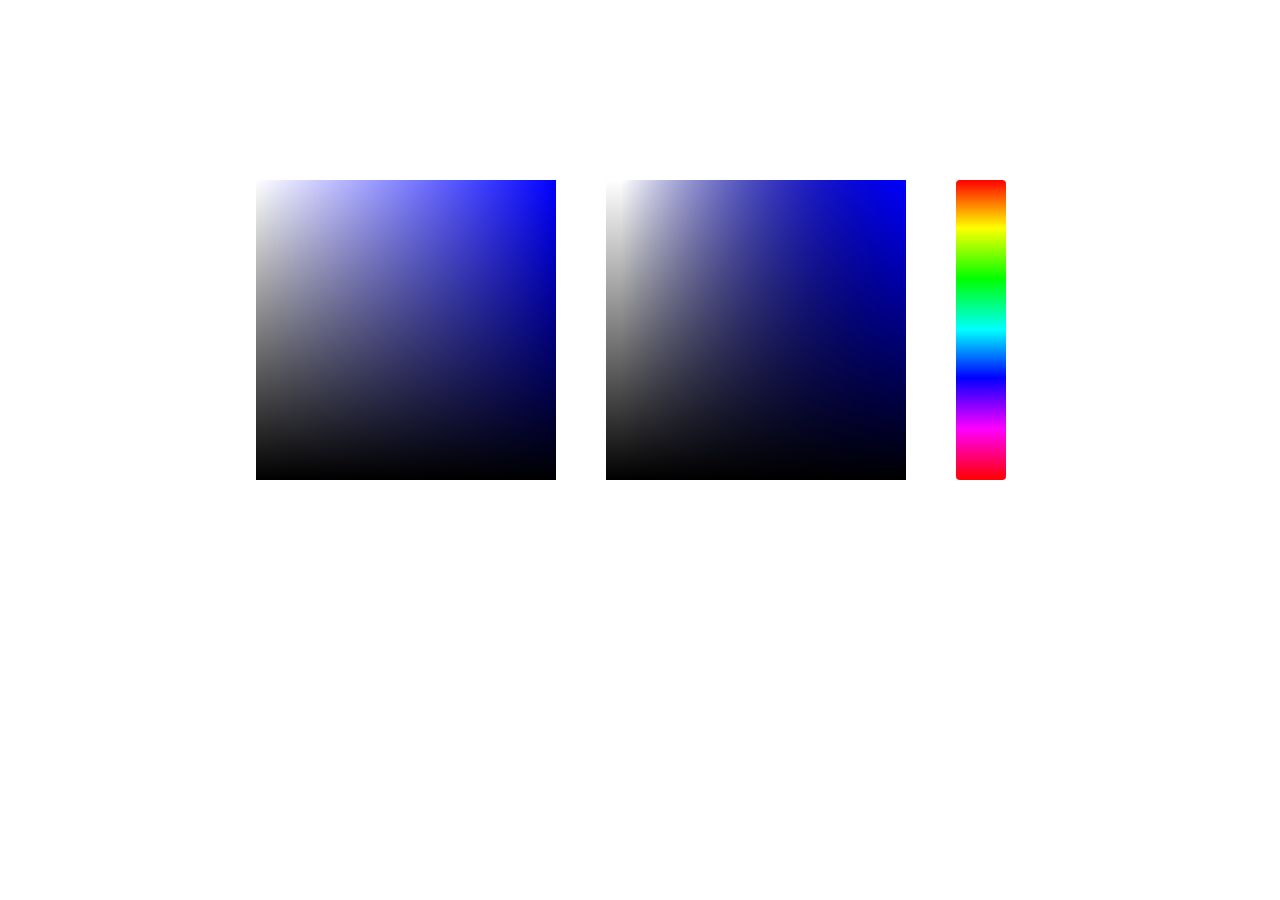
==== colorpicker.html @ 70595e37 "Created colorpicker" ====
<!DOCTYPE html>
<html>

<head>
    <meta charset="UTF-8" />
    <title>Whiteboard boys</title>
    <link href="css/style.css" rel="stylesheet" />
    <style>
        #test2 {
            background: blue;
        }

        #test,
        #test2 {
            position: absolute;
            top: 20%;
            left: 20%;
            width: 300px;
            height: 300px;
        }

        #canvas {
            position: absolute;
            top: 20%;
            left: calc(20% + 300px + 50px);
        }

        #gradient-bar {
            height: 300px;
            width: 50px;
            top: 20%;
            left: calc(20% + 700px);
            position: absolute;
            border-radius: 4px;
            /* background-image: linear-gradient(to bottom, rgb(255, 0, 0) 0%, rgb(255, 255, 0) 20%, rgb(0, 255, 0) 40%, rgb(0, 255, 255) 60%, rgb(0, 0, 255) 80%, rgb(255, 0, 255) 100%) */
            background-image: linear-gradient(to bottom, rgb(255, 0, 0) 0%, rgb(255, 255, 0) 16%, rgb(0, 255, 0) 33%, rgb(0, 255, 255) 50%, rgb(0, 0, 255) 66%, rgb(255, 0, 255) 83%, rgb(255, 0, 0) 100%)
        }

        #test {

            background-image:
                /* linear-gradient(to top, red, red), */
                linear-gradient(to bottom, transparent 0%, #000 100%),
                linear-gradient(to right, #fff 0%, transparent 100%);
        }
    </style>
</head>

<body>
    <div id="test2"></div>
    <div id="test"></div>

    <canvas height="300" width="300" id="canvas"></canvas>
    <div id="gradient-bar"></div>
    <script>

        let body = document.getElementsByTagName("body")[0];
        let gradientBarY = 300;
        //should be the width of the canvas
        let colorOffset = (255 / 300);

        //console.log(getRGB(gradientBarY));

        let canvas = document.getElementById("canvas");
        let ctx = canvas.getContext("2d");

        //update the canvas' background based on the gradient
        document.getElementById("gradient-bar").onmousemove = (e) => {
            if (e.buttons == 1) {

                //firefox still uses layerY, the new browsers switched to offsetY
                let y = (e.layerY ? e.layerY : e.offsetY);
                setBackground(getRGB(y));
            }
        };

        //get the rgb value if someone moves over it
        document.getElementById("canvas").onmousemove = (e) => {
            if (e.buttons == 1) {
                let x, y;

                if (e.offsetY) {
                    y = e.offsetY;
                    x = e.offsetX;
                } else if (e.layerY) {
                    y = e.layerY;
                    x = e.layerX;
                }

                let pixel = ctx.getImageData(x, y, 1, 1).data;
                body.style.background = (`rgb(${pixel[0]}, ${pixel[1]}, ${pixel[2]})`);

            }
        }


        //from left to right
        let whiteGradient = ctx.createLinearGradient(0, 0, 300, 0);

        whiteGradient.addColorStop(0, "#fff");
        whiteGradient.addColorStop(0.05, "#fff");
        whiteGradient.addColorStop(1, "transparent");


        //from bottom to top
        let blackGradient = ctx.createLinearGradient(0, 300, 0, 0);
        blackGradient.addColorStop(0, "#000");
        blackGradient.addColorStop(1, "transparent");

        setBackground("blue");

        //set the background color to the specified color
        function setBackground(color) {

            //clear canvas
            fillCanvas("#000");

            fillCanvas(color);
            fillCanvas(whiteGradient);
            fillCanvas(blackGradient);

        }

        //fill the entire canvas with a specific style
        function fillCanvas(fillStyle) {
            ctx.fillStyle = fillStyle;
            ctx.fillRect(0, 0, canvas.width, canvas.height);
        }

        /* SINE AND SQUARE WAVE COMBINED */
        //getr the RGB value from a specific value on the slider
        function getRGB(y) {
            //normalize the result and times the x limit (The limit of the x value of the cosine function)
            //I stuck with 6 because it's easiest to calculate
            let x = ((y * colorOffset) / 255) * 6;
            let leftHalfOfEquation = .75 * (.66666 * Math.PI * x);

            //calculate the sine for blue and green
            let blueSine = (x < 2 ? 0 : calculateCosine(leftHalfOfEquation, 2));
            let greenSine = (x > 4 ? 0 : 2 * calculateCosine(leftHalfOfEquation));
            let redSine;

            //red has the sine of blue until 2, between 2 and 4 nothing, then it has the sine of green
            //as illustrated in my beautiful picture (/img/rgb.psd)
            if (x < 2) {
                redSine = calculateCosine(leftHalfOfEquation, 2);
            } else if (x >= 2 && x <= 4) {
                redSine = 0;
            } else if (x > 4) {
                redSine = calculateCosine(leftHalfOfEquation);
            }

            //cap the result between 0 and 1
            redSine = Math.min(redSine, 1);
            greenSine = Math.min(greenSine, 1);
            blueSine = Math.min(blueSine, 1);

            //multiple the value by the limit of RGB (255)
            return `rgb(${redSine * 255}, ${greenSine * 255}, ${blueSine * 255})`;
        }

        function calculateCosine(leftHalf, piMultiply = 1) {
            return 2 * Math.cos(leftHalf + piMultiply * Math.PI) + 2;
        }

        /*


        ------=========== SINE ===========-----------


        function getRGB(y) {
            //normalize y postiion
            let x = ((y * colorOffset) / 255) * 3;
            console.log(x);

            // let red = (x > 1 && x < 2 ? 0 : ((Math.cos(2.1 * x) + 1) / 2));
            let red = ((Math.cos(2.1 * x) + 1) / 2);
            let green = (x < 0.5 || x > 2 ? 0 : ((Math.cos(4.2 * x + 1) + 1) / 2));
            let blue = (x < 1 || x > 2.5 ? 0 : ((Math.cos(4.2 * x - 1.1) + 1) / 2));

            return `rgb(${ red * 255}, ${ green * 255}, ${ blue * 255})`;
        }

        let count = 0;
        setInterval(function () {
            let rgb = getRGB(count++);
            //console.log(rgb);
            setBackground(rgb);

            if (count > 300) {
                count = 0;
            }
        }, 100);*/

    </script>

    <!-- <canvas ssheight="800" width="800" id="test"></canvas> -->

    <!-- <script>
        let canvasElement = document.getElementById("test");
        let ctx = canvasElement.getContext("2d");
        canvasElement.onclick = (e) => {
            let x = e.pageX;
            let y = e.pageY;

            ctx.fillRect(x, y, 20, 20);
        }

    </script> -->

</body>

</html>
---- css/style.css ----
body, html {
    margin: 0;
    padding: 0;
}

canvas {
    display: block;
}
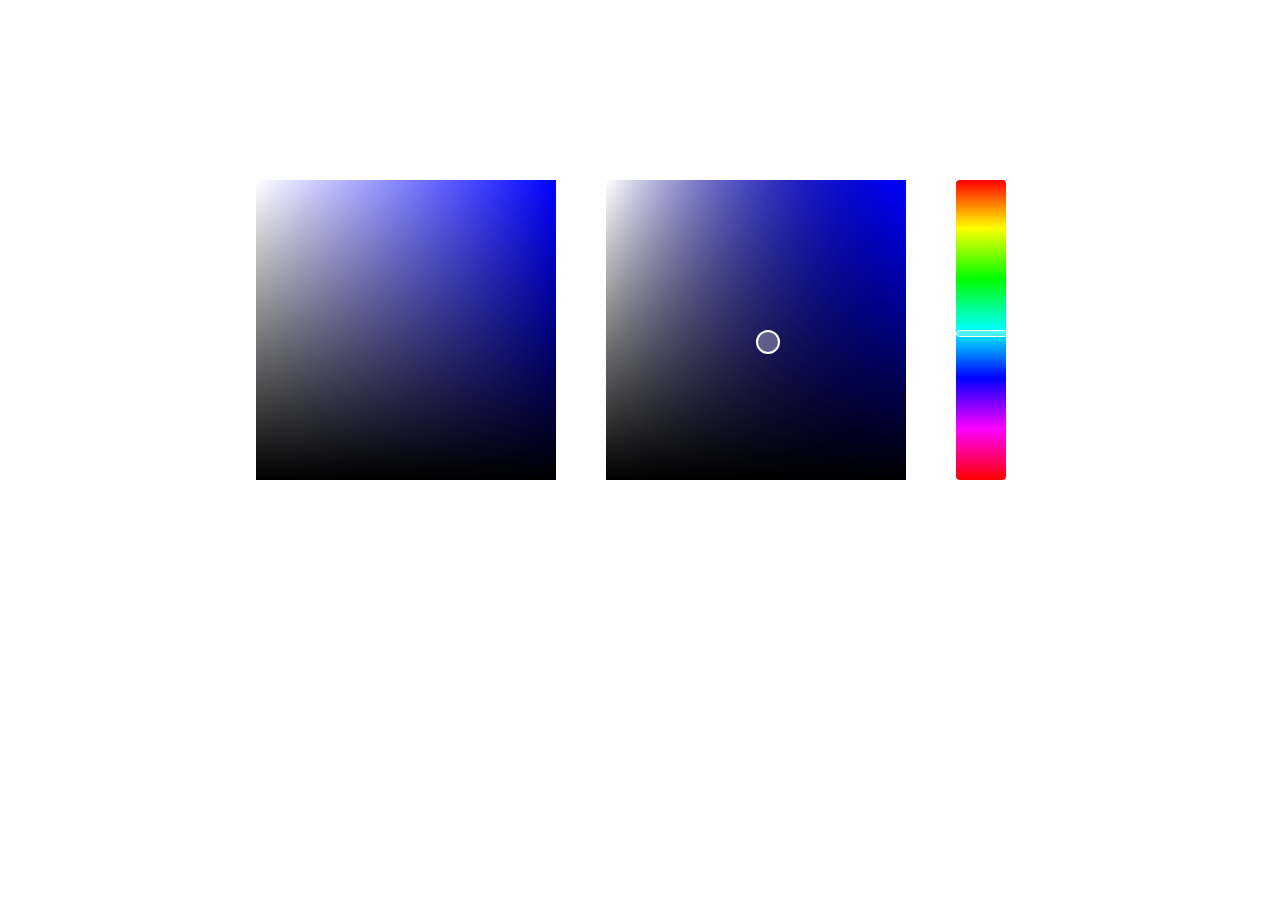
==== commit 09edec91: "Update colorpicker.html" ====
--- a/colorpicker.html
+++ b/colorpicker.html
@@ -19,12 +19,6 @@
             height: 300px;
         }
 
-        #canvas {
-            position: absolute;
-            top: 20%;
-            left: calc(20% + 300px + 50px);
-        }
-
         #gradient-bar {
             height: 300px;
             width: 50px;
@@ -43,6 +37,45 @@
                 linear-gradient(to bottom, transparent 0%, #000 100%),
                 linear-gradient(to right, #fff 0%, transparent 100%);
         }
+
+        .canvas-wrapper {
+            position: absolute;
+            height: 300px;
+            width: 300px;
+            top: 20%;
+            left: calc(20% + 300px + 50px);
+        }
+
+        .color-bubble {
+            left: 50%;
+            top: 50%;
+            position: absolute;
+            height: 20px;
+            width: 20px;
+            background: rgba(255, 255, 255, 0.3);
+            border: 2px solid white;
+            border-radius: 20px;
+            /* transition: all .05s linear; */
+            z-index: 2;
+        }
+
+        .gradient-indicator {
+            position: absolute;
+            border: 1px solid white;
+            background: rgba(255, 255, 255, 0.3);
+            border-radius: 5px;
+            height: 5px;
+            width: 100%;
+            left: 0%;
+            top: 50%;
+        }
+
+        #canvas {
+            position: relative;
+            top: 0;
+            left: 0;
+            z-index: 1;
+        }
     </style>
 </head>
 
@@ -50,8 +83,14 @@
     <div id="test2"></div>
     <div id="test"></div>
 
-    <canvas height="300" width="300" id="canvas"></canvas>
-    <div id="gradient-bar"></div>
+    <div class="canvas-wrapper">
+        <div class="color-bubble"></div>
+        <canvas height="300" width="300" id="canvas"></canvas>
+    </div>
+
+    <div id="gradient-bar">
+        <div class="gradient-indicator"></div>
+    </div>
     <script>
 
         let body = document.getElementsByTagName("body")[0];
@@ -62,18 +101,71 @@
         //console.log(getRGB(gradientBarY));
 
         let canvas = document.getElementById("canvas");
+        let bubble = document.getElementsByClassName("color-bubble")[0];
         let ctx = canvas.getContext("2d");
+        let canvasBounds = canvas.getBoundingClientRect();
 
         //update the canvas' background based on the gradient
-        document.getElementById("gradient-bar").onmousemove = (e) => {
-            if (e.buttons == 1) {
-
-                //firefox still uses layerY, the new browsers switched to offsetY
-                let y = (e.layerY ? e.layerY : e.offsetY);
-                setBackground(getRGB(y));
-            }
-        };
-
+        document.querySelectorAll("#gradient-bar, .gradient-indicator").forEach((elem) => {
+            elem.onmousemove = (e) => {
+                if (e.buttons == 1 && !dragging) {
+
+                    //firefox still uses layerY, the new browsers switched to offsetY
+                    let y = e.clientY - document.getElementById("gradient-bar").getBoundingClientRect().top;
+                    setBackground(getRGB(y));
+                    console.log(y);
+                    document.getElementsByClassName("gradient-indicator")[0].style.top = y + "px";
+                }
+            };
+        });
+
+        //keep track of whatever to move the bubble
+        let dragging = false;
+        //whenever the user clicks the canvas or bubble, start dragging the bubble
+        document.querySelectorAll("#canvas, .color-bubble").forEach((elem) => {
+            elem.onmousedown = (e) => {
+                dragging = (e.buttons == 1);
+            }
+        });
+
+        //once the user lets go of the left mouse button, let go of the bubble
+        document.onmouseup = (e) => {
+            dragging = false;
+        }
+
+        /**
+         * 
+         * 
+         * the value
+         * the minimum bound
+         * the maximum bound
+         */
+        function clamp(val, min, max) {
+            return Math.max(min, Math.min(max, val));
+        }
+
+        //if the user moves the mouse and the left mouse button is pressed, start dragging the bubble
+        document.onmousemove = (e) => {
+            if (dragging) {
+                //calculate the vertical/horizontal centerpoint
+                let halfBubbleHeight = bubble.offsetHeight / 2;
+                let halfBubbleWidth = bubble.offsetWidth / 2;
+                //calculate the bubble's position by making the left of the canvas 0, then calculating the amount of pixels the user is from 0
+                //clamp the value between -half the bubble and canvas size + half the bubble
+                bubble.style.top = clamp((e.clientY - canvasBounds.top) - halfBubbleHeight, -halfBubbleHeight, 300 - halfBubbleHeight) + "px"; //Math.max(-bubble.offsetHeight / 2, Math.min((e.clientY - canvasBounds.top), 300 - bubble.offsetHeight / 2)) + "px";
+                bubble.style.left = clamp((e.clientX - canvasBounds.left) - halfBubbleWidth, -halfBubbleWidth, 300 - halfBubbleWidth) + "px"; //Math.max(-bubble.offsetWidth / 2, Math.min(e.clientX - canvasBounds.left, 300 - bubble.offsetWidth / 2)) + "px";
+
+                //parse the float and compensate for the earlier calculated offset
+                let x = parseFloat(bubble.style.left) + halfBubbleWidth
+                let y = parseFloat(bubble.style.top) + halfBubbleHeight;
+
+                //get the pixel data
+                let pixel = ctx.getImageData(Math.min(299, x), Math.min(299, y), 1, 1).data;
+                body.style.background = (`rgb(${pixel[0]}, ${pixel[1]}, ${pixel[2]})`);
+            }
+        }
+
+        /*
         //get the rgb value if someone moves over it
         document.getElementById("canvas").onmousemove = (e) => {
             if (e.buttons == 1) {
@@ -89,16 +181,16 @@
 
                 let pixel = ctx.getImageData(x, y, 1, 1).data;
                 body.style.background = (`rgb(${pixel[0]}, ${pixel[1]}, ${pixel[2]})`);
-
-            }
-        }
+                dragging = true;
+                startBuggleDrag(x, y);
+            }
+        } */
 
 
         //from left to right
         let whiteGradient = ctx.createLinearGradient(0, 0, 300, 0);
 
         whiteGradient.addColorStop(0, "#fff");
-        whiteGradient.addColorStop(0.05, "#fff");
         whiteGradient.addColorStop(1, "transparent");
 
 
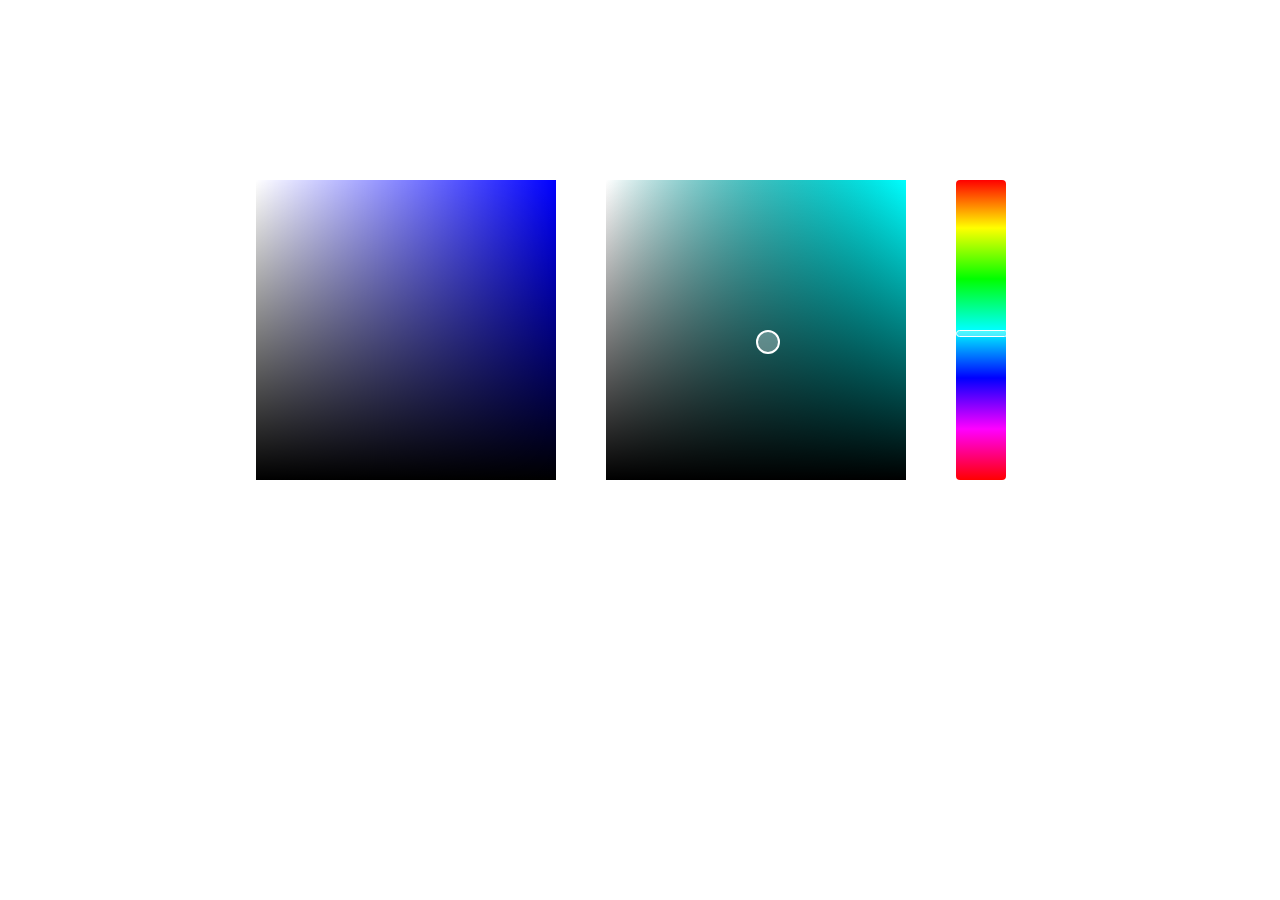
==== commit 98fcf891: "Now that's a lot of damage" ====
--- a/colorpicker.html
+++ b/colorpicker.html
@@ -83,37 +83,67 @@
     <div id="test2"></div>
     <div id="test"></div>
 
-    <div class="canvas-wrapper">
+    <!-- <div class="canvas-wrapper">
         <div class="color-bubble"></div>
         <canvas height="300" width="300" id="canvas"></canvas>
     </div>
-
+ -->
     <div id="gradient-bar">
         <div class="gradient-indicator"></div>
     </div>
+    <script src="js/Line.js"></script>
+    <script src="js/Segment.js"></script>
+    <script src="js/Shape/Shape.js"></script>
+    <script src="js/Shape/Square.js"></script>
+    <script src="js/Event.js"></script>
+    <script src="js/Canvas.js"></script>
+    <script src="js/ColorPicker/ColorPicker.js"></script>
     <script>
-
         let body = document.getElementsByTagName("body")[0];
         let gradientBarY = 300;
         //should be the width of the canvas
         let colorOffset = (255 / 300);
+        let c = new ColorPicker(300, 300);
+        c.appendTo();
+
+        let canvasBounds = c.canvas.canvas.getBoundingClientRect();
+
+        function clamp(val, min, max) {
+            return Math.max(min, Math.min(max, val));
+        }
+
+        let gradientBarBounds = document.getElementById("gradient-bar").getBoundingClientRect();
+        document.querySelectorAll("#gradient-bar, .gradient-indicator").forEach((elem) => {
+            elem.onmousemove = (e) => {
+                if (e.buttons == 1 && !c.dragging) {
+                    //firefox still uses layerY, the new browsers switched to offsetY
+                    let y = clamp(e.clientY - gradientBarBounds.top, 0, gradientBarBounds.bottom - gradientBarBounds.top);
+                    c.setBackground(c.getRGB(y));
+                    c.colorChanged(undefined);
+                    document.getElementsByClassName("gradient-indicator")[0].style.top = y + "px";
+                }
+            };
+        });
+
 
         //console.log(getRGB(gradientBarY));
 
-        let canvas = document.getElementById("canvas");
+        //throw new Error;
+    </script>
+    <!-- let canvas = document.getElementById("canvas");
         let bubble = document.getElementsByClassName("color-bubble")[0];
         let ctx = canvas.getContext("2d");
         let canvasBounds = canvas.getBoundingClientRect();
+        let gradientBarBounds = document.getElementById("gradient-bar").getBoundingClientRect();
 
         //update the canvas' background based on the gradient
         document.querySelectorAll("#gradient-bar, .gradient-indicator").forEach((elem) => {
             elem.onmousemove = (e) => {
                 if (e.buttons == 1 && !dragging) {
-
                     //firefox still uses layerY, the new browsers switched to offsetY
-                    let y = e.clientY - document.getElementById("gradient-bar").getBoundingClientRect().top;
+                    let y = clamp(e.clientY - gradientBarBounds.top, 0, gradientBarBounds.bottom - gradientBarBounds.top);
                     setBackground(getRGB(y));
-                    console.log(y);
+                    colorChanged(undefined);
                     document.getElementsByClassName("gradient-indicator")[0].style.top = y + "px";
                 }
             };
@@ -147,22 +177,31 @@
         //if the user moves the mouse and the left mouse button is pressed, start dragging the bubble
         document.onmousemove = (e) => {
             if (dragging) {
-                //calculate the vertical/horizontal centerpoint
-                let halfBubbleHeight = bubble.offsetHeight / 2;
-                let halfBubbleWidth = bubble.offsetWidth / 2;
+                colorChanged(e);
+            }
+        }
+
+        function colorChanged(e) {
+
+            //calculate the vertical/horizontal centerpoint
+            let halfBubbleHeight = bubble.offsetHeight / 2;
+            let halfBubbleWidth = bubble.offsetWidth / 2;
+
+            if (e) {
                 //calculate the bubble's position by making the left of the canvas 0, then calculating the amount of pixels the user is from 0
                 //clamp the value between -half the bubble and canvas size + half the bubble
                 bubble.style.top = clamp((e.clientY - canvasBounds.top) - halfBubbleHeight, -halfBubbleHeight, 300 - halfBubbleHeight) + "px"; //Math.max(-bubble.offsetHeight / 2, Math.min((e.clientY - canvasBounds.top), 300 - bubble.offsetHeight / 2)) + "px";
                 bubble.style.left = clamp((e.clientX - canvasBounds.left) - halfBubbleWidth, -halfBubbleWidth, 300 - halfBubbleWidth) + "px"; //Math.max(-bubble.offsetWidth / 2, Math.min(e.clientX - canvasBounds.left, 300 - bubble.offsetWidth / 2)) + "px";
 
-                //parse the float and compensate for the earlier calculated offset
-                let x = parseFloat(bubble.style.left) + halfBubbleWidth
-                let y = parseFloat(bubble.style.top) + halfBubbleHeight;
-
-                //get the pixel data
-                let pixel = ctx.getImageData(Math.min(299, x), Math.min(299, y), 1, 1).data;
-                body.style.background = (`rgb(${pixel[0]}, ${pixel[1]}, ${pixel[2]})`);
-            }
+            }
+
+            //parse the float and compensate for the earlier calculated offset
+            let x = parseFloat(bubble.style.left) + halfBubbleWidth
+            let y = parseFloat(bubble.style.top) + halfBubbleHeight;
+
+            //get the pixel data
+            let pixel = ctx.getImageData(Math.min(299, x), Math.min(299, y), 1, 1).data;
+            body.style.background = (`rgb(${pixel[0]}, ${pixel[1]}, ${pixel[2]})`);
         }
 
         /*
@@ -285,7 +324,8 @@
             }
         }, 100);*/
 
-    </script>
+    </script> -->
+
 
     <!-- <canvas ssheight="800" width="800" id="test"></canvas> -->
 
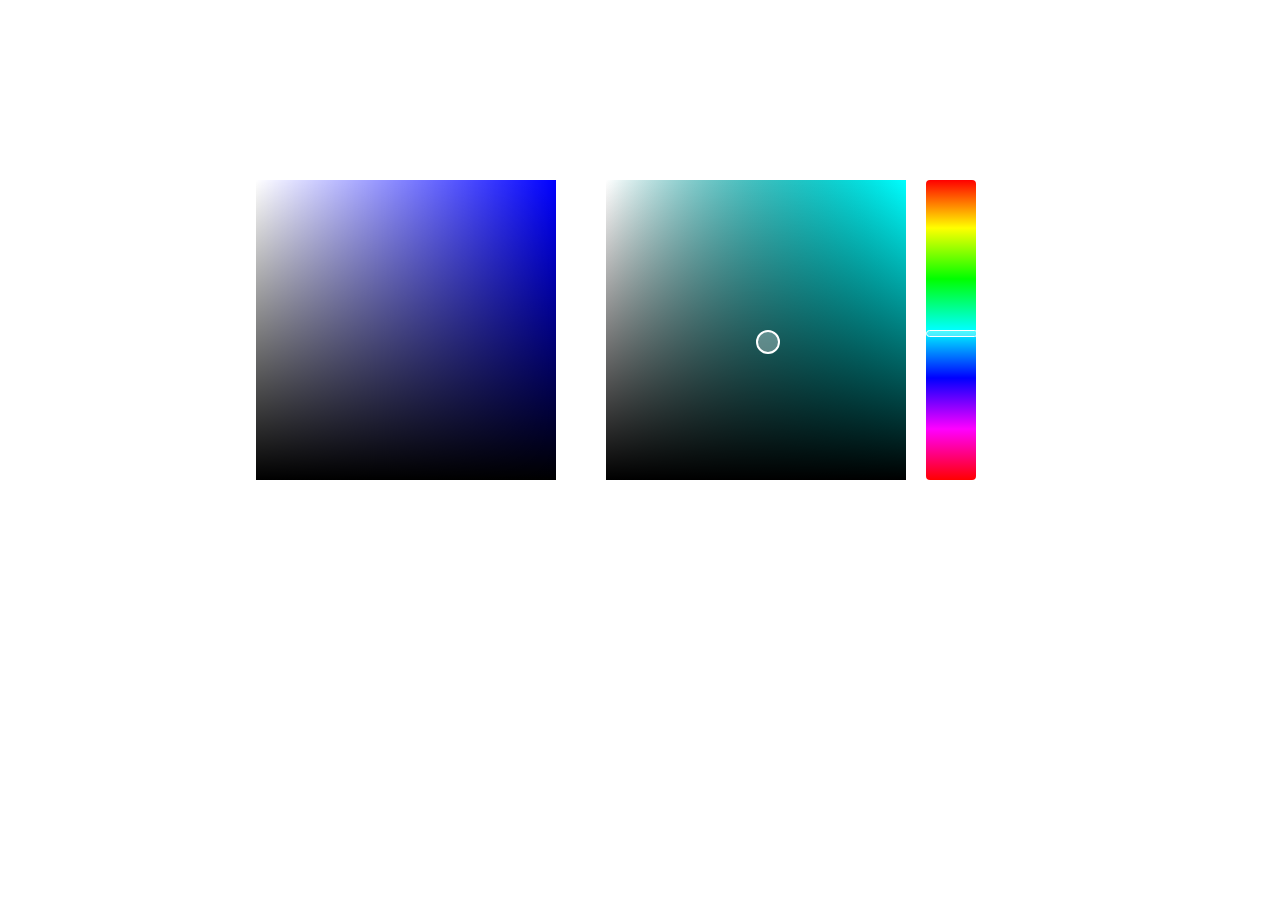
==== commit 0b831dc8: "Organised code a tad" ====
--- a/colorpicker.html
+++ b/colorpicker.html
@@ -19,17 +19,6 @@
             height: 300px;
         }
 
-        #gradient-bar {
-            height: 300px;
-            width: 50px;
-            top: 20%;
-            left: calc(20% + 700px);
-            position: absolute;
-            border-radius: 4px;
-            /* background-image: linear-gradient(to bottom, rgb(255, 0, 0) 0%, rgb(255, 255, 0) 20%, rgb(0, 255, 0) 40%, rgb(0, 255, 255) 60%, rgb(0, 0, 255) 80%, rgb(255, 0, 255) 100%) */
-            background-image: linear-gradient(to bottom, rgb(255, 0, 0) 0%, rgb(255, 255, 0) 16%, rgb(0, 255, 0) 33%, rgb(0, 255, 255) 50%, rgb(0, 0, 255) 66%, rgb(255, 0, 255) 83%, rgb(255, 0, 0) 100%)
-        }
-
         #test {
 
             background-image:
@@ -38,15 +27,32 @@
                 linear-gradient(to right, #fff 0%, transparent 100%);
         }
 
+        .gradient-bar {
+            top: 0%;
+            /* left: 20%; */
+            margin-left: 20px;
+            /* left: calc(20% + 700px); */
+            /* position: absolute; */
+            display: inline-block;
+            border-radius: 4px;
+            /* background-image: linear-gradient(to bottom, rgb(255, 0, 0) 0%, rgb(255, 255, 0) 20%, rgb(0, 255, 0) 40%, rgb(0, 255, 255) 60%, rgb(0, 0, 255) 80%, rgb(255, 0, 255) 100%) */
+            background-image: linear-gradient(to bottom, rgb(255, 0, 0) 0%, rgb(255, 255, 0) 16%, rgb(0, 255, 0) 33%, rgb(0, 255, 255) 50%, rgb(0, 0, 255) 66%, rgb(255, 0, 255) 83%, rgb(255, 0, 0) 100%)
+        }
+
         .canvas-wrapper {
-            position: absolute;
+            /* position: absolute; */
             height: 300px;
             width: 300px;
+            display: inline-block;
+        }
+
+        .wrapper {
+            position: absolute;
             top: 20%;
             left: calc(20% + 300px + 50px);
         }
 
-        .color-bubble {
+        .colorpicker-bubble {
             left: 50%;
             top: 50%;
             position: absolute;
@@ -59,15 +65,15 @@
             z-index: 2;
         }
 
-        .gradient-indicator {
-            position: absolute;
+        .gradientbar-indicator {
+            position: relative;
             border: 1px solid white;
             background: rgba(255, 255, 255, 0.3);
             border-radius: 5px;
             height: 5px;
             width: 100%;
             left: 0%;
-            top: 50%;
+            /* top: 50%; */
         }
 
         #canvas {
@@ -88,42 +94,45 @@
         <canvas height="300" width="300" id="canvas"></canvas>
     </div>
  -->
-    <div id="gradient-bar">
-        <div class="gradient-indicator"></div>
-    </div>
-    <script src="js/Line.js"></script>
+    <!-- <div id="gradient-bar">
+        <div class=" gradient-indicator"></div>
+    </div> -->
+    <script src="js/Shape/Line.js"></script>
     <script src="js/Segment.js"></script>
     <script src="js/Shape/Shape.js"></script>
     <script src="js/Shape/Square.js"></script>
     <script src="js/Event.js"></script>
+    <script src="js/GenericObject.js"></script>
     <script src="js/Canvas.js"></script>
+    <script src="js/ColorPicker/Indicator.js"></script>
+    <script src="js/ColorPicker/Bubble.js"></script>
+    <script src="js/ColorPicker/GradientBar.js"></script>
     <script src="js/ColorPicker/ColorPicker.js"></script>
+    <script src="js/Helpers/Converters.js"></script>
     <script>
         let body = document.getElementsByTagName("body")[0];
         let gradientBarY = 300;
         //should be the width of the canvas
         let colorOffset = (255 / 300);
         let c = new ColorPicker(300, 300);
-        c.appendTo();
-
-        let canvasBounds = c.canvas.canvas.getBoundingClientRect();
+        c.appendTo("body");
+
 
         function clamp(val, min, max) {
             return Math.max(min, Math.min(max, val));
         }
 
-        let gradientBarBounds = document.getElementById("gradient-bar").getBoundingClientRect();
-        document.querySelectorAll("#gradient-bar, .gradient-indicator").forEach((elem) => {
+        //let gradientBarBounds = document.getElementById("gradient-bar").getBoundingClientRect();
+        /* document.querySelectorAll("#gradient-bar, .gradient-indicator").forEach((elem) => {
             elem.onmousemove = (e) => {
                 if (e.buttons == 1 && !c.dragging) {
                     //firefox still uses layerY, the new browsers switched to offsetY
                     let y = clamp(e.clientY - gradientBarBounds.top, 0, gradientBarBounds.bottom - gradientBarBounds.top);
-                    c.setBackground(c.getRGB(y));
-                    c.colorChanged(undefined);
+                    c.setBackground(gb.getRGB(y));
                     document.getElementsByClassName("gradient-indicator")[0].style.top = y + "px";
                 }
             };
-        });
+        }); */
 
 
         //console.log(getRGB(gradientBarY));
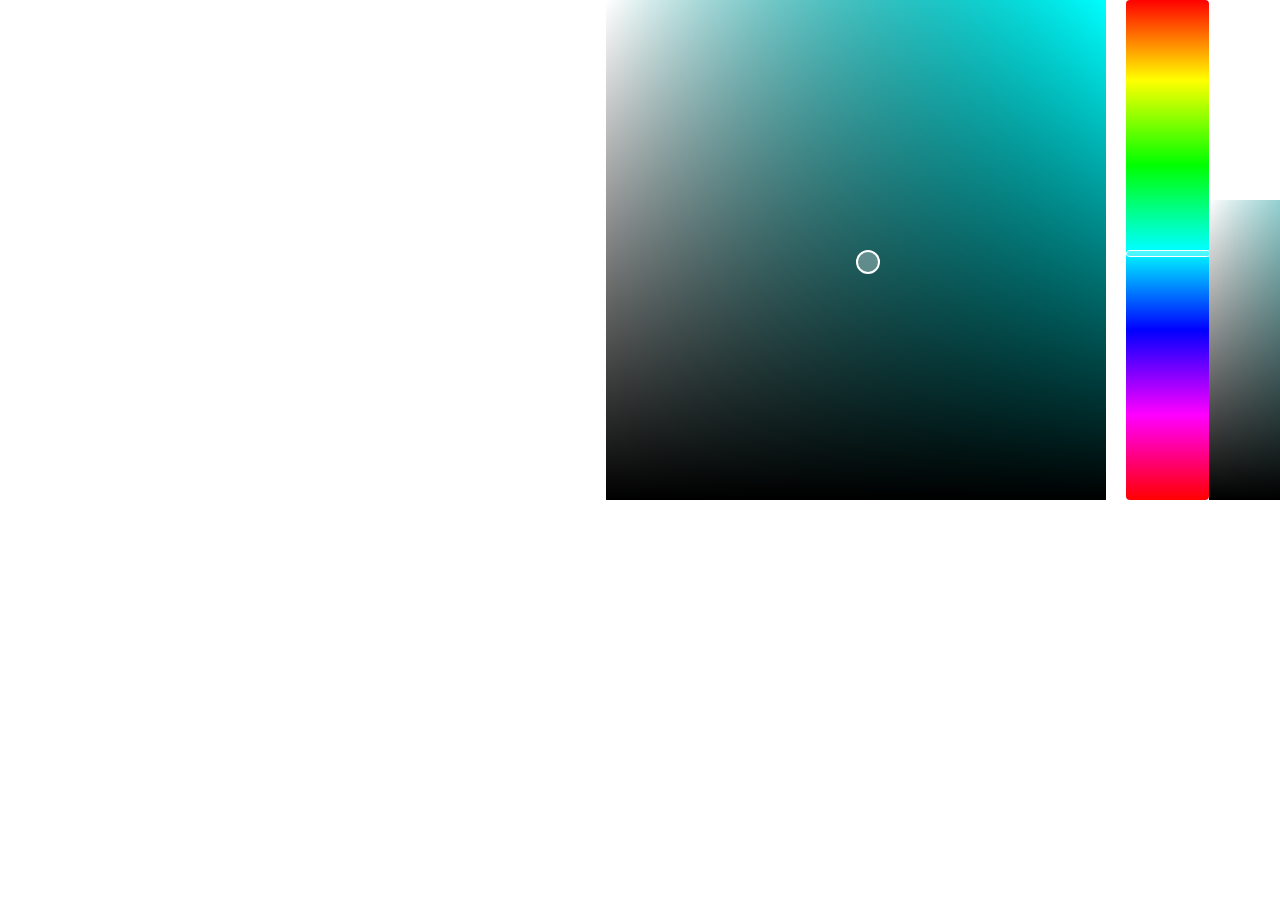
==== commit d0fc008c: "Colorpicker now working" ====
--- a/colorpicker.html
+++ b/colorpicker.html
@@ -5,98 +5,11 @@
     <meta charset="UTF-8" />
     <title>Whiteboard boys</title>
     <link href="css/style.css" rel="stylesheet" />
-    <style>
-        #test2 {
-            background: blue;
-        }
-
-        #test,
-        #test2 {
-            position: absolute;
-            top: 20%;
-            left: 20%;
-            width: 300px;
-            height: 300px;
-        }
-
-        #test {
-
-            background-image:
-                /* linear-gradient(to top, red, red), */
-                linear-gradient(to bottom, transparent 0%, #000 100%),
-                linear-gradient(to right, #fff 0%, transparent 100%);
-        }
-
-        .gradient-bar {
-            top: 0%;
-            /* left: 20%; */
-            margin-left: 20px;
-            /* left: calc(20% + 700px); */
-            /* position: absolute; */
-            display: inline-block;
-            border-radius: 4px;
-            /* background-image: linear-gradient(to bottom, rgb(255, 0, 0) 0%, rgb(255, 255, 0) 20%, rgb(0, 255, 0) 40%, rgb(0, 255, 255) 60%, rgb(0, 0, 255) 80%, rgb(255, 0, 255) 100%) */
-            background-image: linear-gradient(to bottom, rgb(255, 0, 0) 0%, rgb(255, 255, 0) 16%, rgb(0, 255, 0) 33%, rgb(0, 255, 255) 50%, rgb(0, 0, 255) 66%, rgb(255, 0, 255) 83%, rgb(255, 0, 0) 100%)
-        }
-
-        .canvas-wrapper {
-            /* position: absolute; */
-            height: 300px;
-            width: 300px;
-            display: inline-block;
-        }
-
-        .wrapper {
-            position: absolute;
-            top: 20%;
-            left: calc(20% + 300px + 50px);
-        }
-
-        .colorpicker-bubble {
-            left: 50%;
-            top: 50%;
-            position: absolute;
-            height: 20px;
-            width: 20px;
-            background: rgba(255, 255, 255, 0.3);
-            border: 2px solid white;
-            border-radius: 20px;
-            /* transition: all .05s linear; */
-            z-index: 2;
-        }
-
-        .gradientbar-indicator {
-            position: relative;
-            border: 1px solid white;
-            background: rgba(255, 255, 255, 0.3);
-            border-radius: 5px;
-            height: 5px;
-            width: 100%;
-            left: 0%;
-            /* top: 50%; */
-        }
-
-        #canvas {
-            position: relative;
-            top: 0;
-            left: 0;
-            z-index: 1;
-        }
-    </style>
+    <link href="css/ColorPicker/main.css" rel="stylesheet" />
 </head>
 
 <body>
-    <div id="test2"></div>
-    <div id="test"></div>
 
-    <!-- <div class="canvas-wrapper">
-        <div class="color-bubble"></div>
-        <canvas height="300" width="300" id="canvas"></canvas>
-    </div>
- -->
-    <!-- <div id="gradient-bar">
-        <div class=" gradient-indicator"></div>
-    </div> -->
     <script src="js/Shape/Line.js"></script>
     <script src="js/Segment.js"></script>
     <script src="js/Shape/Shape.js"></script>
@@ -109,247 +22,18 @@
     <script src="js/ColorPicker/GradientBar.js"></script>
     <script src="js/ColorPicker/ColorPicker.js"></script>
     <script src="js/Helpers/Converters.js"></script>
+    <script src="js/Helpers/MathExtensions.js"></script>
     <script>
         let body = document.getElementsByTagName("body")[0];
         let gradientBarY = 300;
         //should be the width of the canvas
-        let colorOffset = (255 / 300);
+        let c2 = new ColorPicker(500, 500);
+        c2.appendTo("body");
+
         let c = new ColorPicker(300, 300);
         c.appendTo("body");
 
-
-        function clamp(val, min, max) {
-            return Math.max(min, Math.min(max, val));
-        }
-
-        //let gradientBarBounds = document.getElementById("gradient-bar").getBoundingClientRect();
-        /* document.querySelectorAll("#gradient-bar, .gradient-indicator").forEach((elem) => {
-            elem.onmousemove = (e) => {
-                if (e.buttons == 1 && !c.dragging) {
-                    //firefox still uses layerY, the new browsers switched to offsetY
-                    let y = clamp(e.clientY - gradientBarBounds.top, 0, gradientBarBounds.bottom - gradientBarBounds.top);
-                    c.setBackground(gb.getRGB(y));
-                    document.getElementsByClassName("gradient-indicator")[0].style.top = y + "px";
-                }
-            };
-        }); */
-
-
-        //console.log(getRGB(gradientBarY));
-
-        //throw new Error;
     </script>
-    <!-- let canvas = document.getElementById("canvas");
-        let bubble = document.getElementsByClassName("color-bubble")[0];
-        let ctx = canvas.getContext("2d");
-        let canvasBounds = canvas.getBoundingClientRect();
-        let gradientBarBounds = document.getElementById("gradient-bar").getBoundingClientRect();
-
-        //update the canvas' background based on the gradient
-        document.querySelectorAll("#gradient-bar, .gradient-indicator").forEach((elem) => {
-            elem.onmousemove = (e) => {
-                if (e.buttons == 1 && !dragging) {
-                    //firefox still uses layerY, the new browsers switched to offsetY
-                    let y = clamp(e.clientY - gradientBarBounds.top, 0, gradientBarBounds.bottom - gradientBarBounds.top);
-                    setBackground(getRGB(y));
-                    colorChanged(undefined);
-                    document.getElementsByClassName("gradient-indicator")[0].style.top = y + "px";
-                }
-            };
-        });
-
-        //keep track of whatever to move the bubble
-        let dragging = false;
-        //whenever the user clicks the canvas or bubble, start dragging the bubble
-        document.querySelectorAll("#canvas, .color-bubble").forEach((elem) => {
-            elem.onmousedown = (e) => {
-                dragging = (e.buttons == 1);
-            }
-        });
-
-        //once the user lets go of the left mouse button, let go of the bubble
-        document.onmouseup = (e) => {
-            dragging = false;
-        }
-
-        /**
-         * 
-         * 
-         * the value
-         * the minimum bound
-         * the maximum bound
-         */
-        function clamp(val, min, max) {
-            return Math.max(min, Math.min(max, val));
-        }
-
-        //if the user moves the mouse and the left mouse button is pressed, start dragging the bubble
-        document.onmousemove = (e) => {
-            if (dragging) {
-                colorChanged(e);
-            }
-        }
-
-        function colorChanged(e) {
-
-            //calculate the vertical/horizontal centerpoint
-            let halfBubbleHeight = bubble.offsetHeight / 2;
-            let halfBubbleWidth = bubble.offsetWidth / 2;
-
-            if (e) {
-                //calculate the bubble's position by making the left of the canvas 0, then calculating the amount of pixels the user is from 0
-                //clamp the value between -half the bubble and canvas size + half the bubble
-                bubble.style.top = clamp((e.clientY - canvasBounds.top) - halfBubbleHeight, -halfBubbleHeight, 300 - halfBubbleHeight) + "px"; //Math.max(-bubble.offsetHeight / 2, Math.min((e.clientY - canvasBounds.top), 300 - bubble.offsetHeight / 2)) + "px";
-                bubble.style.left = clamp((e.clientX - canvasBounds.left) - halfBubbleWidth, -halfBubbleWidth, 300 - halfBubbleWidth) + "px"; //Math.max(-bubble.offsetWidth / 2, Math.min(e.clientX - canvasBounds.left, 300 - bubble.offsetWidth / 2)) + "px";
-
-            }
-
-            //parse the float and compensate for the earlier calculated offset
-            let x = parseFloat(bubble.style.left) + halfBubbleWidth
-            let y = parseFloat(bubble.style.top) + halfBubbleHeight;
-
-            //get the pixel data
-            let pixel = ctx.getImageData(Math.min(299, x), Math.min(299, y), 1, 1).data;
-            body.style.background = (`rgb(${pixel[0]}, ${pixel[1]}, ${pixel[2]})`);
-        }
-
-        /*
-        //get the rgb value if someone moves over it
-        document.getElementById("canvas").onmousemove = (e) => {
-            if (e.buttons == 1) {
-                let x, y;
-
-                if (e.offsetY) {
-                    y = e.offsetY;
-                    x = e.offsetX;
-                } else if (e.layerY) {
-                    y = e.layerY;
-                    x = e.layerX;
-                }
-
-                let pixel = ctx.getImageData(x, y, 1, 1).data;
-                body.style.background = (`rgb(${pixel[0]}, ${pixel[1]}, ${pixel[2]})`);
-                dragging = true;
-                startBuggleDrag(x, y);
-            }
-        } */
-
-
-        //from left to right
-        let whiteGradient = ctx.createLinearGradient(0, 0, 300, 0);
-
-        whiteGradient.addColorStop(0, "#fff");
-        whiteGradient.addColorStop(1, "transparent");
-
-
-        //from bottom to top
-        let blackGradient = ctx.createLinearGradient(0, 300, 0, 0);
-        blackGradient.addColorStop(0, "#000");
-        blackGradient.addColorStop(1, "transparent");
-
-        setBackground("blue");
-
-        //set the background color to the specified color
-        function setBackground(color) {
-
-            //clear canvas
-            fillCanvas("#000");
-
-            fillCanvas(color);
-            fillCanvas(whiteGradient);
-            fillCanvas(blackGradient);
-
-        }
-
-        //fill the entire canvas with a specific style
-        function fillCanvas(fillStyle) {
-            ctx.fillStyle = fillStyle;
-            ctx.fillRect(0, 0, canvas.width, canvas.height);
-        }
-
-        /* SINE AND SQUARE WAVE COMBINED */
-        //getr the RGB value from a specific value on the slider
-        function getRGB(y) {
-            //normalize the result and times the x limit (The limit of the x value of the cosine function)
-            //I stuck with 6 because it's easiest to calculate
-            let x = ((y * colorOffset) / 255) * 6;
-            let leftHalfOfEquation = .75 * (.66666 * Math.PI * x);
-
-            //calculate the sine for blue and green
-            let blueSine = (x < 2 ? 0 : calculateCosine(leftHalfOfEquation, 2));
-            let greenSine = (x > 4 ? 0 : 2 * calculateCosine(leftHalfOfEquation));
-            let redSine;
-
-            //red has the sine of blue until 2, between 2 and 4 nothing, then it has the sine of green
-            //as illustrated in my beautiful picture (/img/rgb.psd)
-            if (x < 2) {
-                redSine = calculateCosine(leftHalfOfEquation, 2);
-            } else if (x >= 2 && x <= 4) {
-                redSine = 0;
-            } else if (x > 4) {
-                redSine = calculateCosine(leftHalfOfEquation);
-            }
-
-            //cap the result between 0 and 1
-            redSine = Math.min(redSine, 1);
-            greenSine = Math.min(greenSine, 1);
-            blueSine = Math.min(blueSine, 1);
-
-            //multiple the value by the limit of RGB (255)
-            return `rgb(${redSine * 255}, ${greenSine * 255}, ${blueSine * 255})`;
-        }
-
-        function calculateCosine(leftHalf, piMultiply = 1) {
-            return 2 * Math.cos(leftHalf + piMultiply * Math.PI) + 2;
-        }
-
-        /*
-
-
-        ------=========== SINE ===========-----------
-
-
-        function getRGB(y) {
-            //normalize y postiion
-            let x = ((y * colorOffset) / 255) * 3;
-            console.log(x);
-
-            // let red = (x > 1 && x < 2 ? 0 : ((Math.cos(2.1 * x) + 1) / 2));
-            let red = ((Math.cos(2.1 * x) + 1) / 2);
-            let green = (x < 0.5 || x > 2 ? 0 : ((Math.cos(4.2 * x + 1) + 1) / 2));
-            let blue = (x < 1 || x > 2.5 ? 0 : ((Math.cos(4.2 * x - 1.1) + 1) / 2));
-
-            return `rgb(${ red * 255}, ${ green * 255}, ${ blue * 255})`;
-        }
-
-        let count = 0;
-        setInterval(function () {
-            let rgb = getRGB(count++);
-            //console.log(rgb);
-            setBackground(rgb);
-
-            if (count > 300) {
-                count = 0;
-            }
-        }, 100);*/
-
-    </script> -->
-
-
-    <!-- <canvas ssheight="800" width="800" id="test"></canvas> -->
-
-    <!-- <script>
-        let canvasElement = document.getElementById("test");
-        let ctx = canvasElement.getContext("2d");
-        canvasElement.onclick = (e) => {
-            let x = e.pageX;
-            let y = e.pageY;
-
-            ctx.fillRect(x, y, 20, 20);
-        }
-
-    </script> -->
-
 </body>
 
 </html>--- a/css/ColorPicker/main.css
+++ b/css/ColorPicker/main.css
@@ -0,0 +1,49 @@
+
+        .gradient-bar {
+            top: 0%;
+            margin-left: 20px;
+            display: inline-block;
+            border-radius: 4px;
+            background-image: linear-gradient(to bottom, rgb(255, 0, 0) 0%, rgb(255, 255, 0) 16%, rgb(0, 255, 0) 33%, rgb(0, 255, 255) 50%, rgb(0, 0, 255) 66%, rgb(255, 0, 255) 83%, rgb(255, 0, 0) 100%)
+        }
+
+        .canvas-wrapper {
+            display: inline-block;
+        }
+
+        .wrapper {
+            position: relative;
+            top: 20%;
+            left: calc(20% + 300px + 50px);
+            display: inline-block;
+            white-space: nowrap;
+        }
+
+        .colorpicker-bubble {
+            left: 50%;
+            top: 50%;
+            position: absolute;
+            height: 20px;
+            width: 20px;
+            background: rgba(255, 255, 255, 0.3);
+            border: 2px solid white;
+            border-radius: 20px;
+            z-index: 2;
+        }
+
+        .gradientbar-indicator {
+            position: relative;
+            border: 1px solid white;
+            background: rgba(255, 255, 255, 0.3);
+            border-radius: 5px;
+            height: 5px;
+            width: 100%;
+            left: 0%;
+        }
+
+        #canvas {
+            position: relative;
+            top: 0;
+            left: 0;
+            z-index: 1;
+        }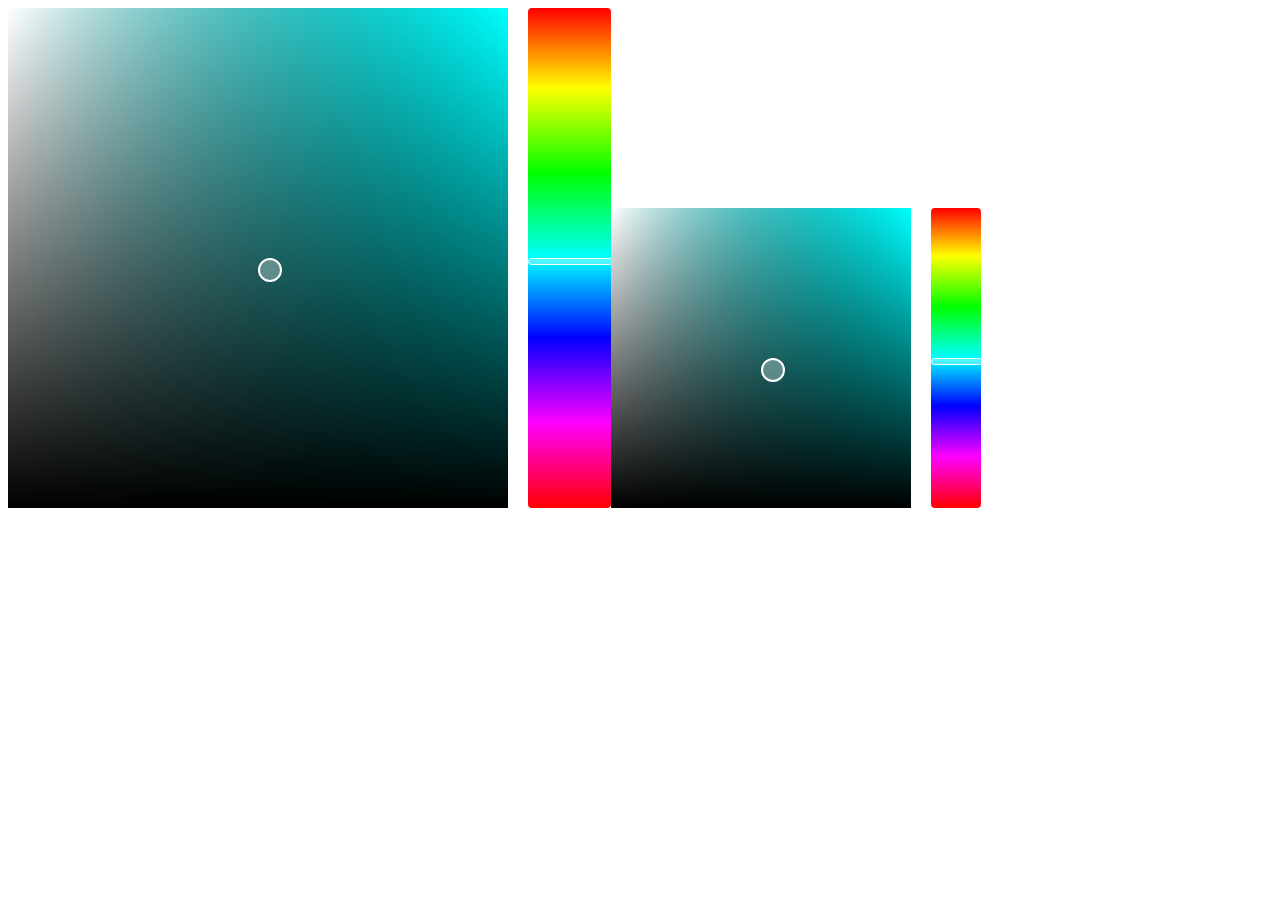
==== commit 0540f7c2: "Draw with colors!" ====
--- a/colorpicker.html
+++ b/colorpicker.html
@@ -4,7 +4,7 @@
 <head>
     <meta charset="UTF-8" />
     <title>Whiteboard boys</title>
-    <link href="css/style.css" rel="stylesheet" />
+    <!-- <link href="css/style.css" rel="stylesheet" /> -->
     <link href="css/ColorPicker/main.css" rel="stylesheet" />
 </head>
 
--- a/css/style.css
+++ b/css/style.css
@@ -5,4 +5,15 @@
 
 canvas {
     display: block;
+}
+
+/** TODO give this thingymajig a little top-arrow */
+.colorpicker-wrapper {
+    position: absolute;
+    top: 50px;
+    left: 200px;
+}
+
+.button {
+    position: absolute;
 }--- a/css/ColorPicker/main.css
+++ b/css/ColorPicker/main.css
@@ -1,49 +1,50 @@
+.gradient-bar {
+    top: 0%;
+    margin-left: 20px;
+    display: inline-block;
+    border-radius: 4px;
+    background-image: linear-gradient(to bottom, rgb(255, 0, 0) 0%, rgb(255, 255, 0) 16%, rgb(0, 255, 0) 33%, rgb(0, 255, 255) 50%, rgb(0, 0, 255) 66%, rgb(255, 0, 255) 83%, rgb(255, 0, 0) 100%)
+}
 
-        .gradient-bar {
-            top: 0%;
-            margin-left: 20px;
-            display: inline-block;
-            border-radius: 4px;
-            background-image: linear-gradient(to bottom, rgb(255, 0, 0) 0%, rgb(255, 255, 0) 16%, rgb(0, 255, 0) 33%, rgb(0, 255, 255) 50%, rgb(0, 0, 255) 66%, rgb(255, 0, 255) 83%, rgb(255, 0, 0) 100%)
-        }
+.canvas-wrapper {
+    display: inline-block;
+}
 
-        .canvas-wrapper {
-            display: inline-block;
-        }
+.wrapper {
+    position: relative;
+    display: inline-block;
+    white-space: nowrap;
+}
 
-        .wrapper {
-            position: relative;
-            top: 20%;
-            left: calc(20% + 300px + 50px);
-            display: inline-block;
-            white-space: nowrap;
-        }
+.hide {
+    display: none;
+}
 
-        .colorpicker-bubble {
-            left: 50%;
-            top: 50%;
-            position: absolute;
-            height: 20px;
-            width: 20px;
-            background: rgba(255, 255, 255, 0.3);
-            border: 2px solid white;
-            border-radius: 20px;
-            z-index: 2;
-        }
+.colorpicker-bubble {
+    left: 50%;
+    top: 50%;
+    position: absolute;
+    height: 20px;
+    width: 20px;
+    background: rgba(255, 255, 255, 0.3);
+    border: 2px solid white;
+    border-radius: 20px;
+    z-index: 2;
+}
 
-        .gradientbar-indicator {
-            position: relative;
-            border: 1px solid white;
-            background: rgba(255, 255, 255, 0.3);
-            border-radius: 5px;
-            height: 5px;
-            width: 100%;
-            left: 0%;
-        }
+.gradientbar-indicator {
+    position: relative;
+    border: 1px solid white;
+    background: rgba(255, 255, 255, 0.3);
+    border-radius: 5px;
+    height: 5px;
+    width: 100%;
+    left: 0%;
+}
 
-        #canvas {
-            position: relative;
-            top: 0;
-            left: 0;
-            z-index: 1;
-        }+#canvas {
+    position: relative;
+    top: 0;
+    left: 0;
+    z-index: 1;
+}